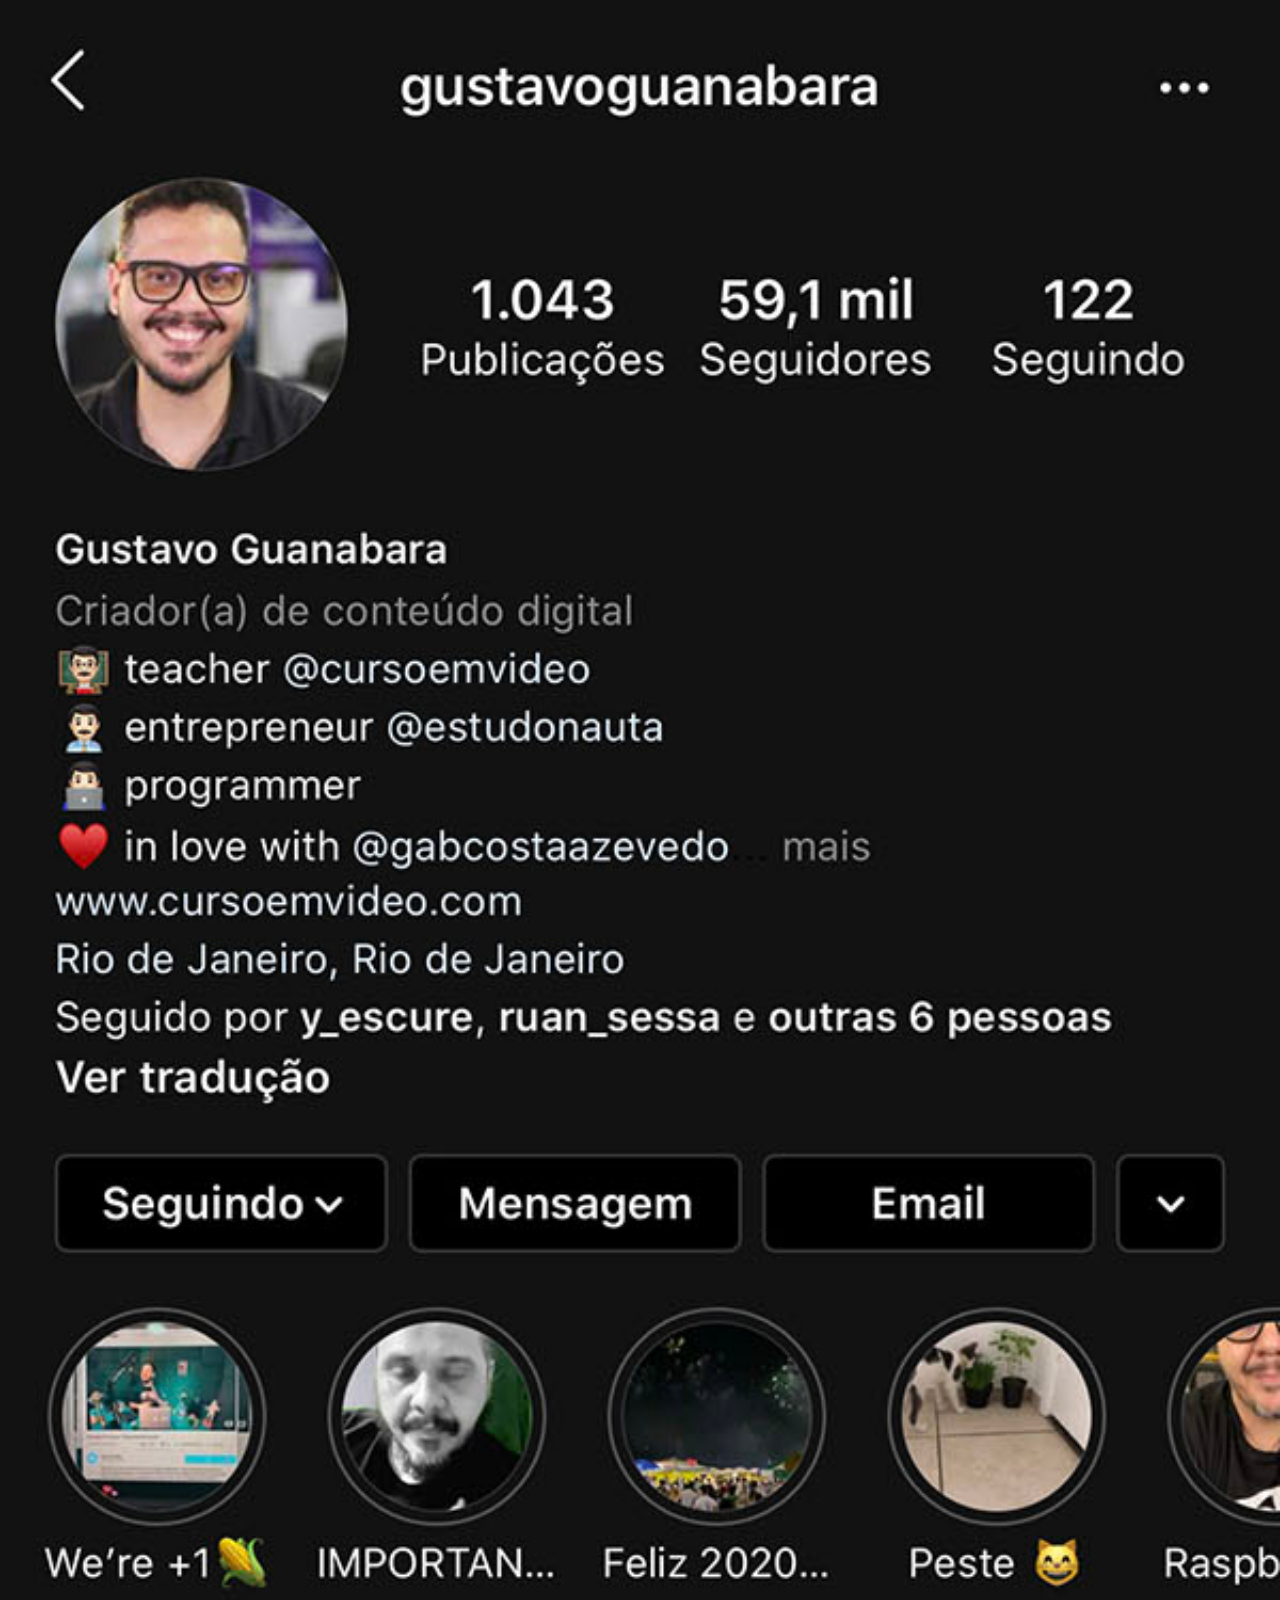
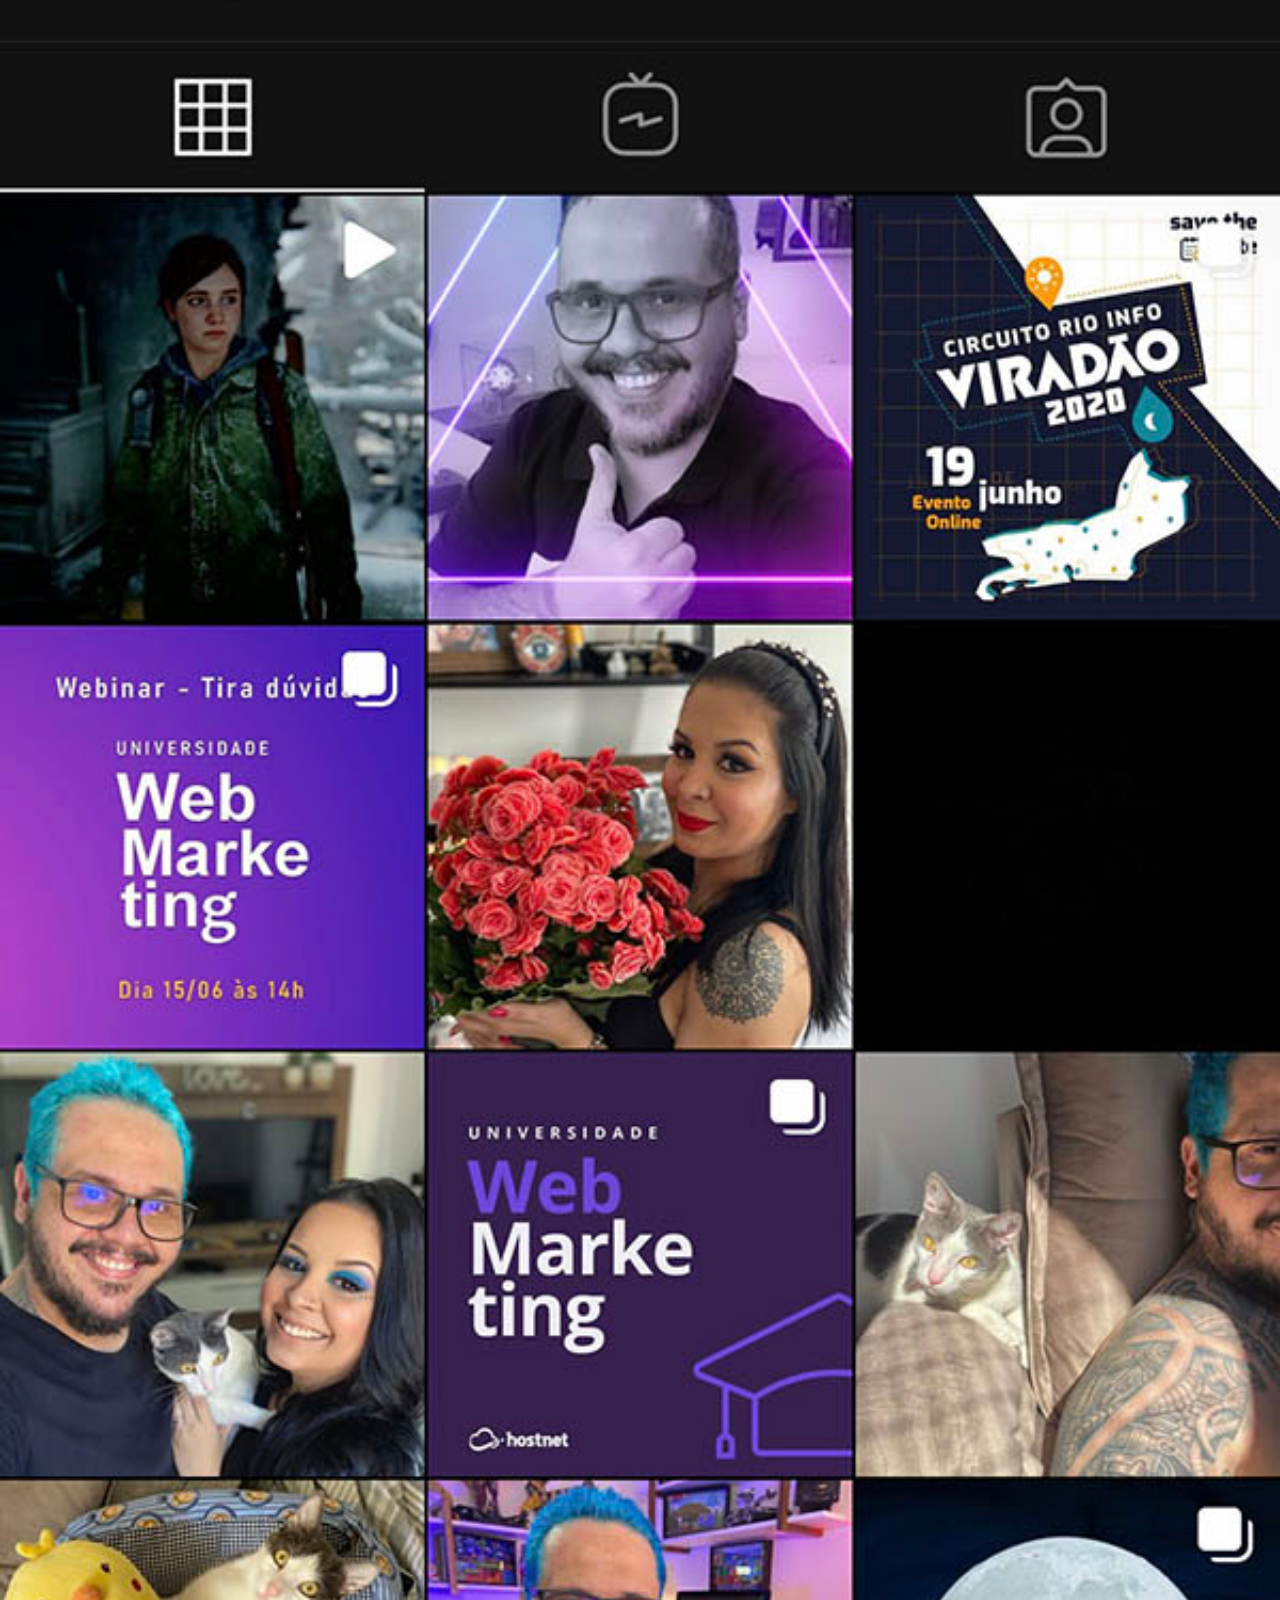
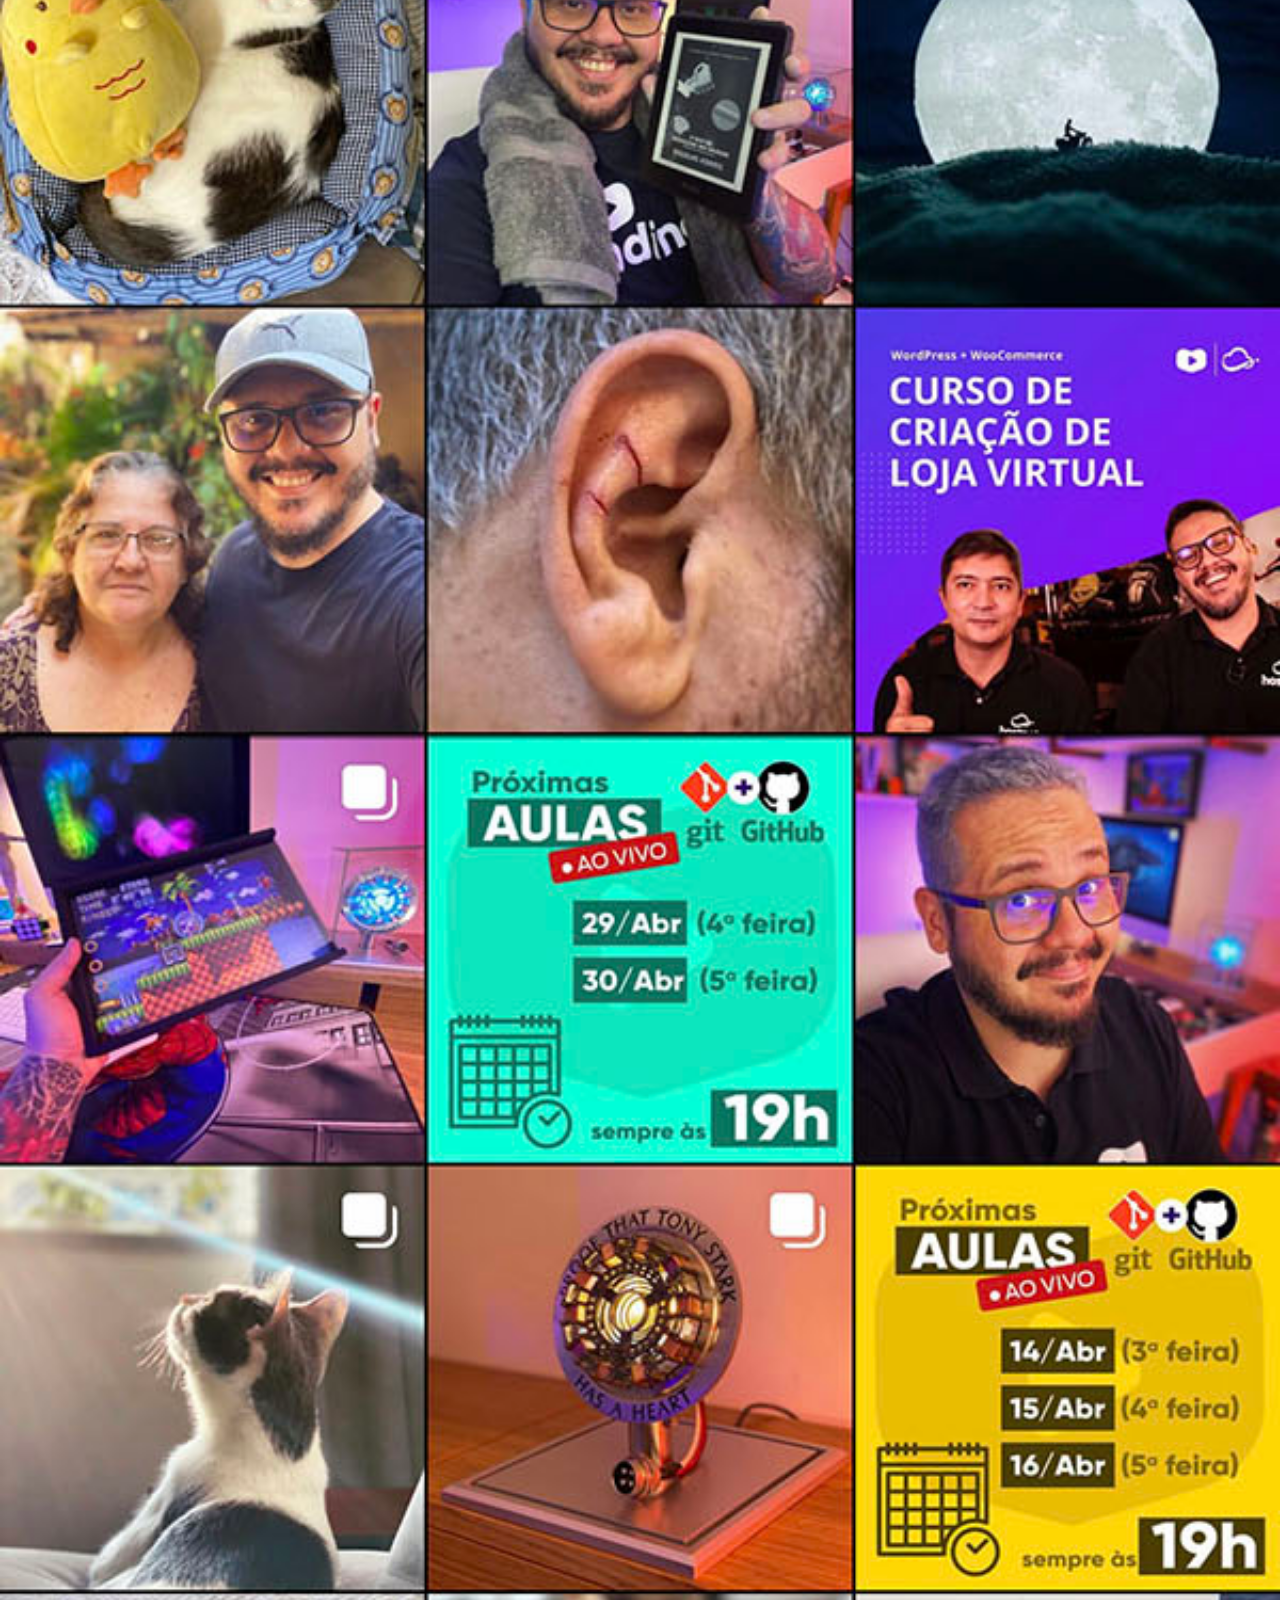
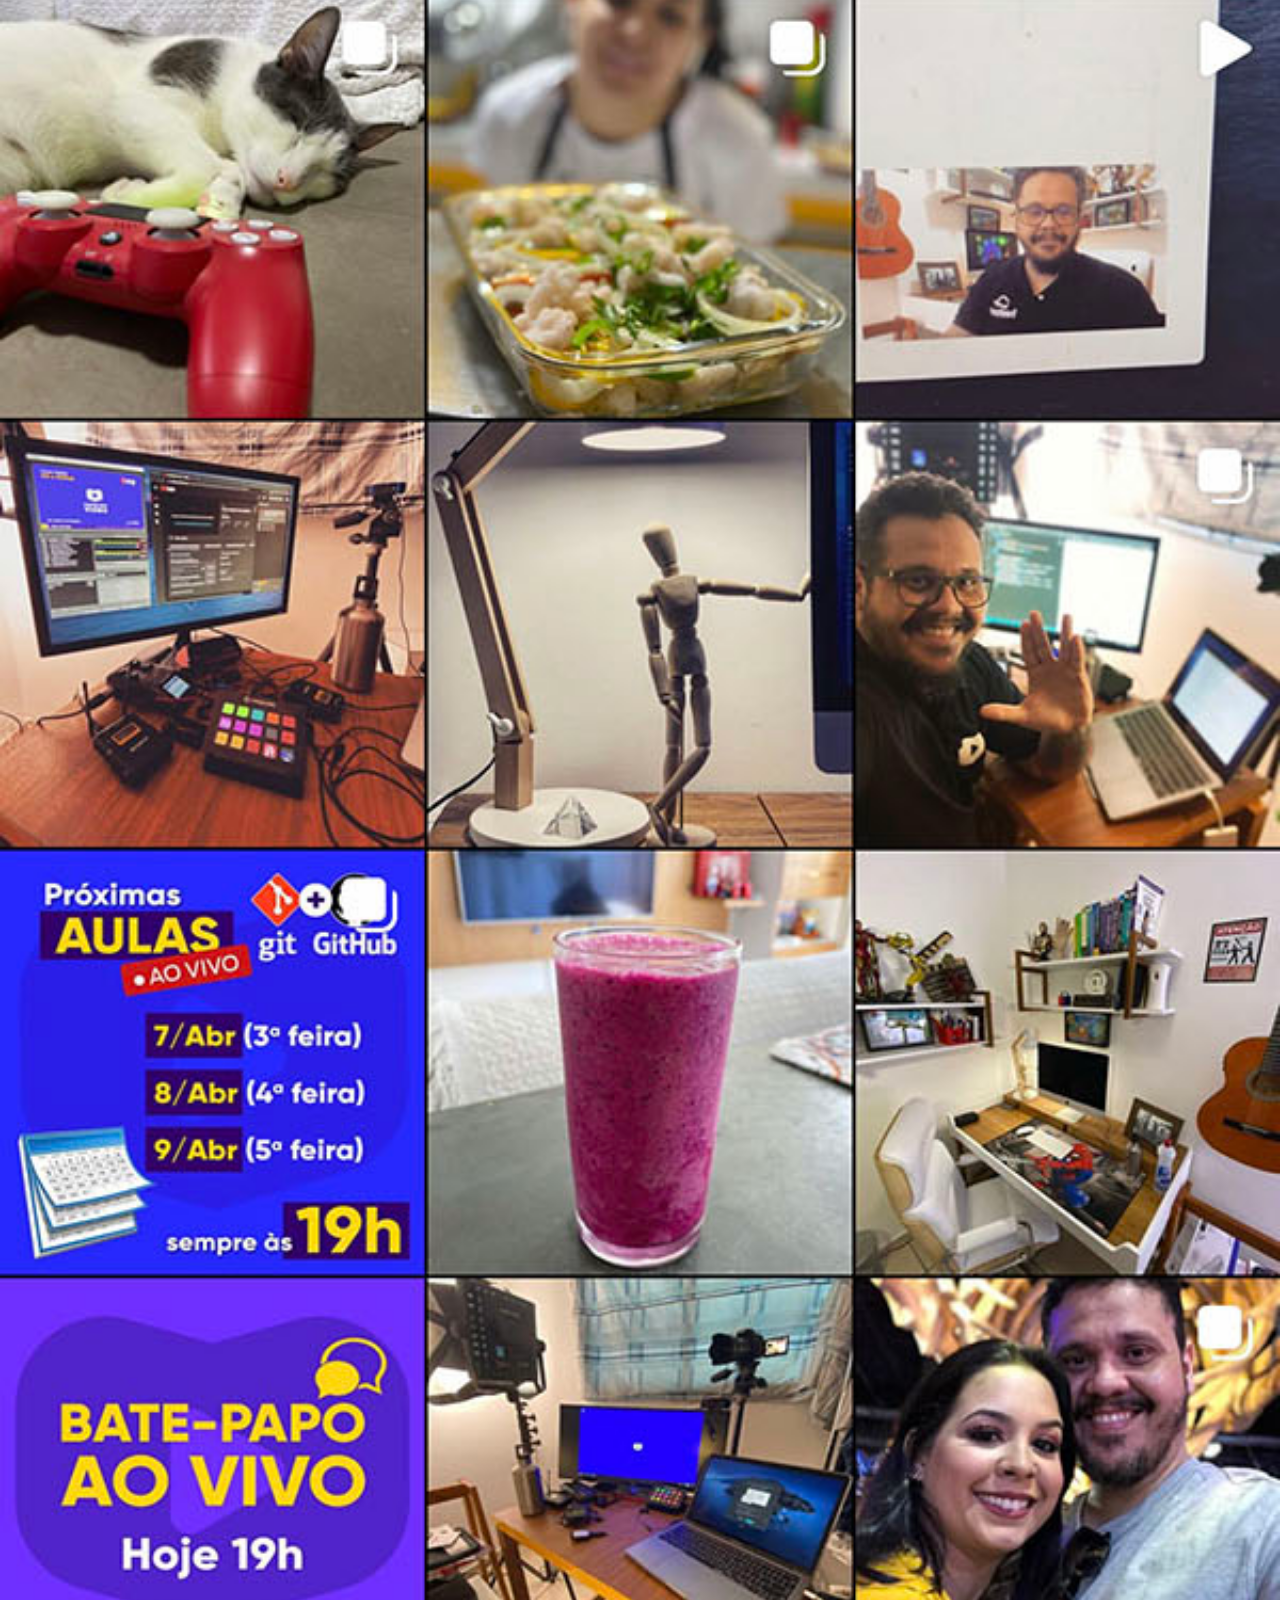
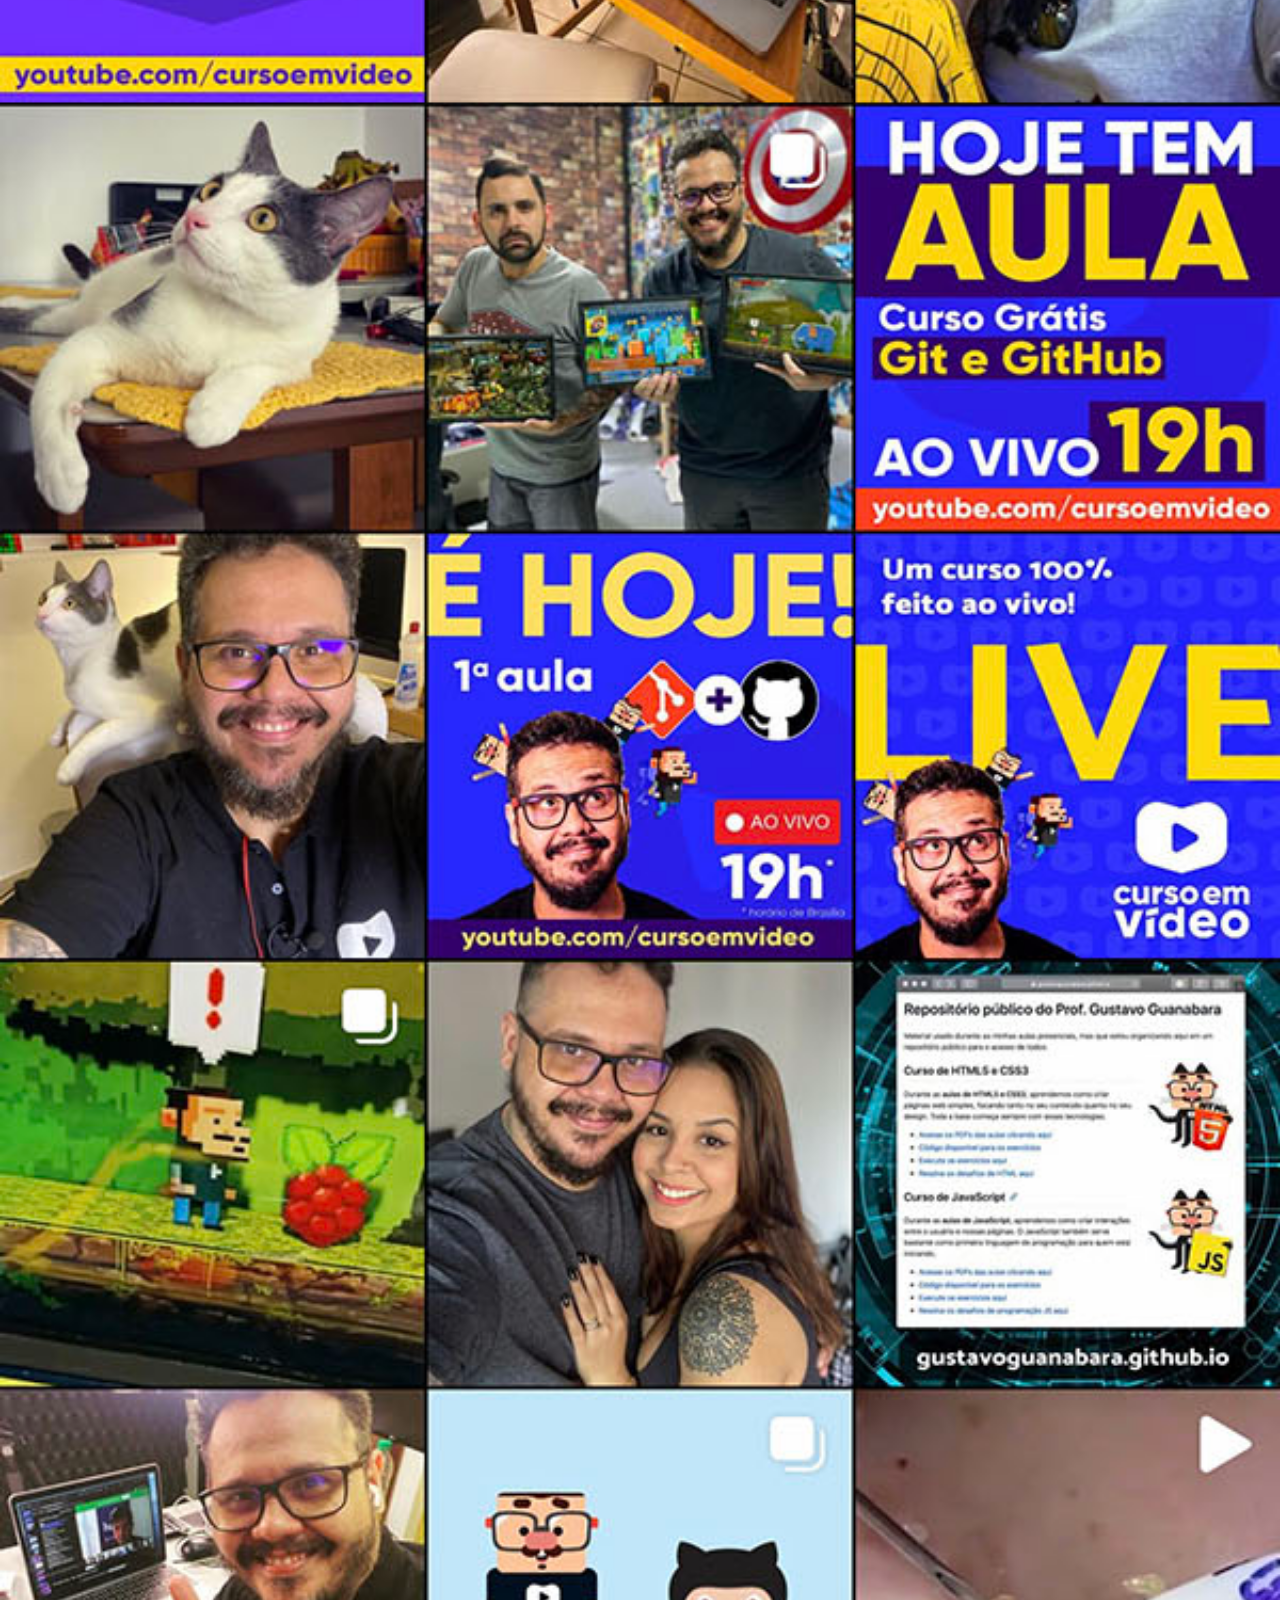
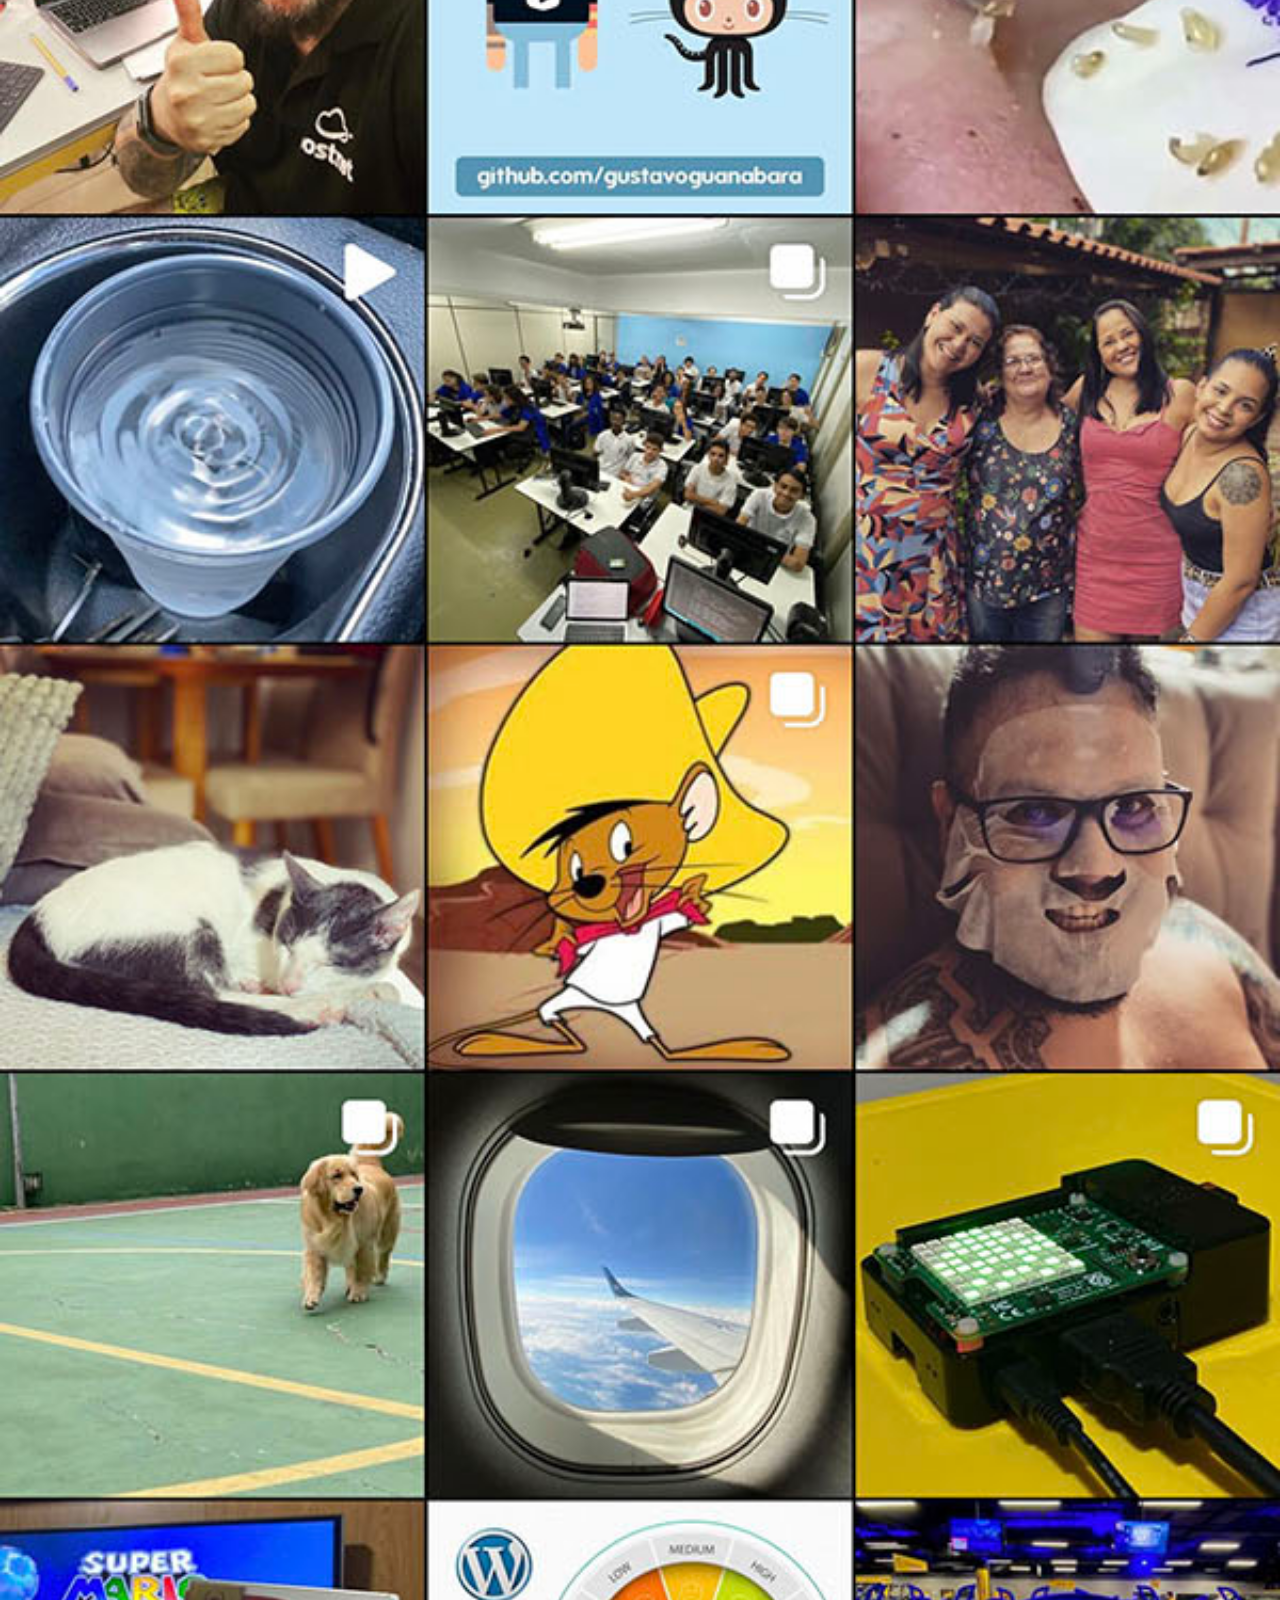
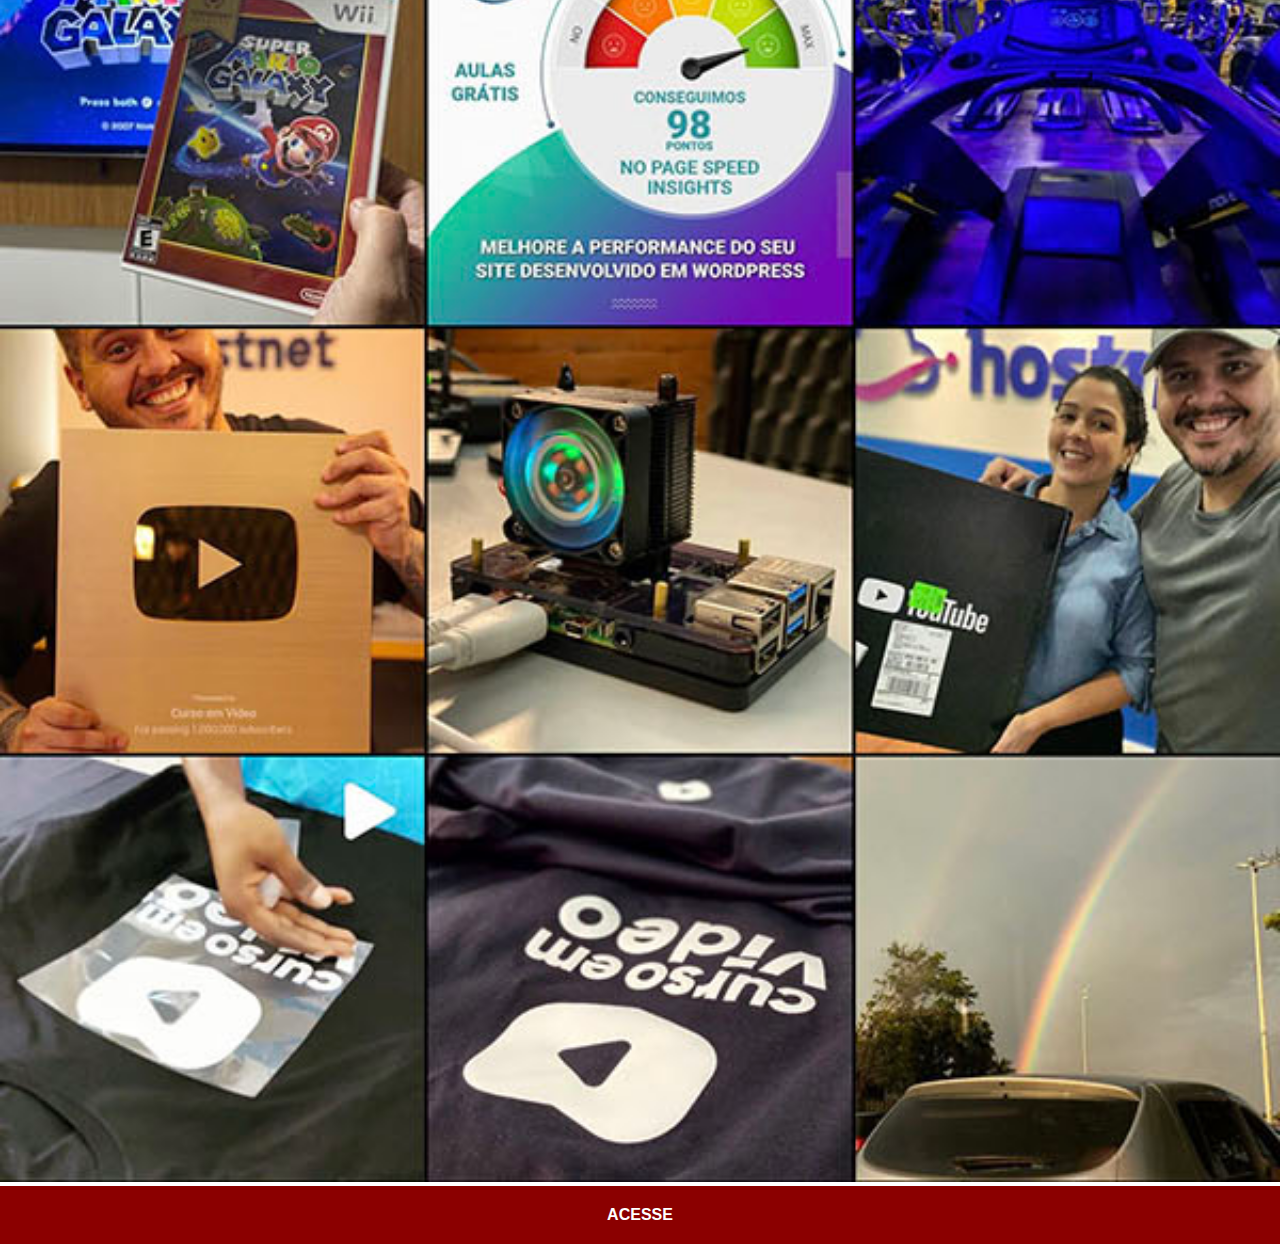
==== instagram.html @ cd82add4 "redes sociais" ====
<!DOCTYPE html>
<html lang="pt-br">
<head>
    <meta charset="UTF-8">
    <meta name="viewport" content="width=device-width, initial-scale=1.0">
    <link rel="stylesheet" href="estilos/social.css">
    <title>Instagram</title>
</head>
<body>
    <img src="imagens/tela-instagram.jpg" alt="Instagram">
    <a href="https://www.instagram.com/gustavoguanabara/" target="_blank">ACESSE</a>
</body>
</html>
---- estilos/social.css ----
@charset "UTF-8";
* {
    margin: 0px;
    padding: 0px;
    font-family: Arial, Helvetica, sans-serif;
}
::-webkit-scrollbar {
    width: 0px;
    height: 0px
}
img {
    width: 100vw;
}

a {
    display: block;
    background-color: darkred;
    color: white;
padding: 20px;
text-align: center;
font-weight: bolder;
text-decoration: none;
}
a:hover {
    background-color: red;
}
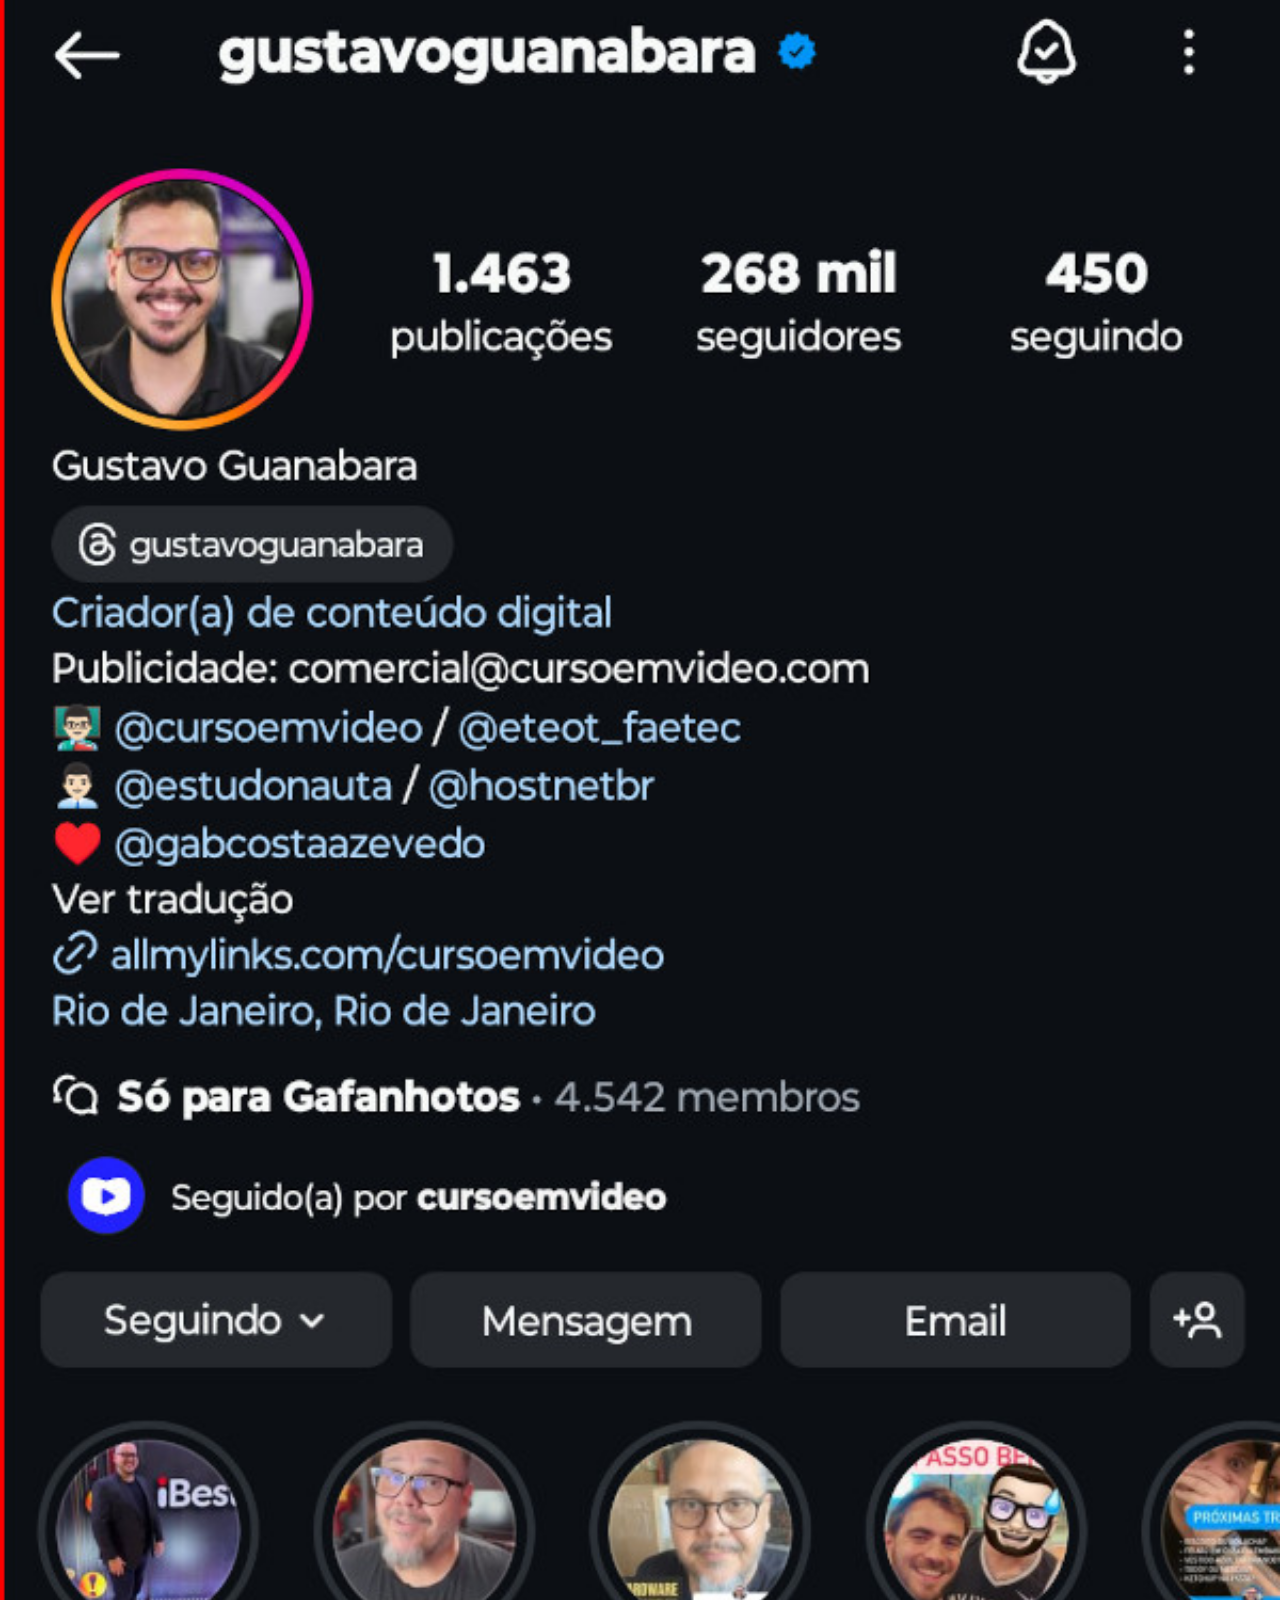
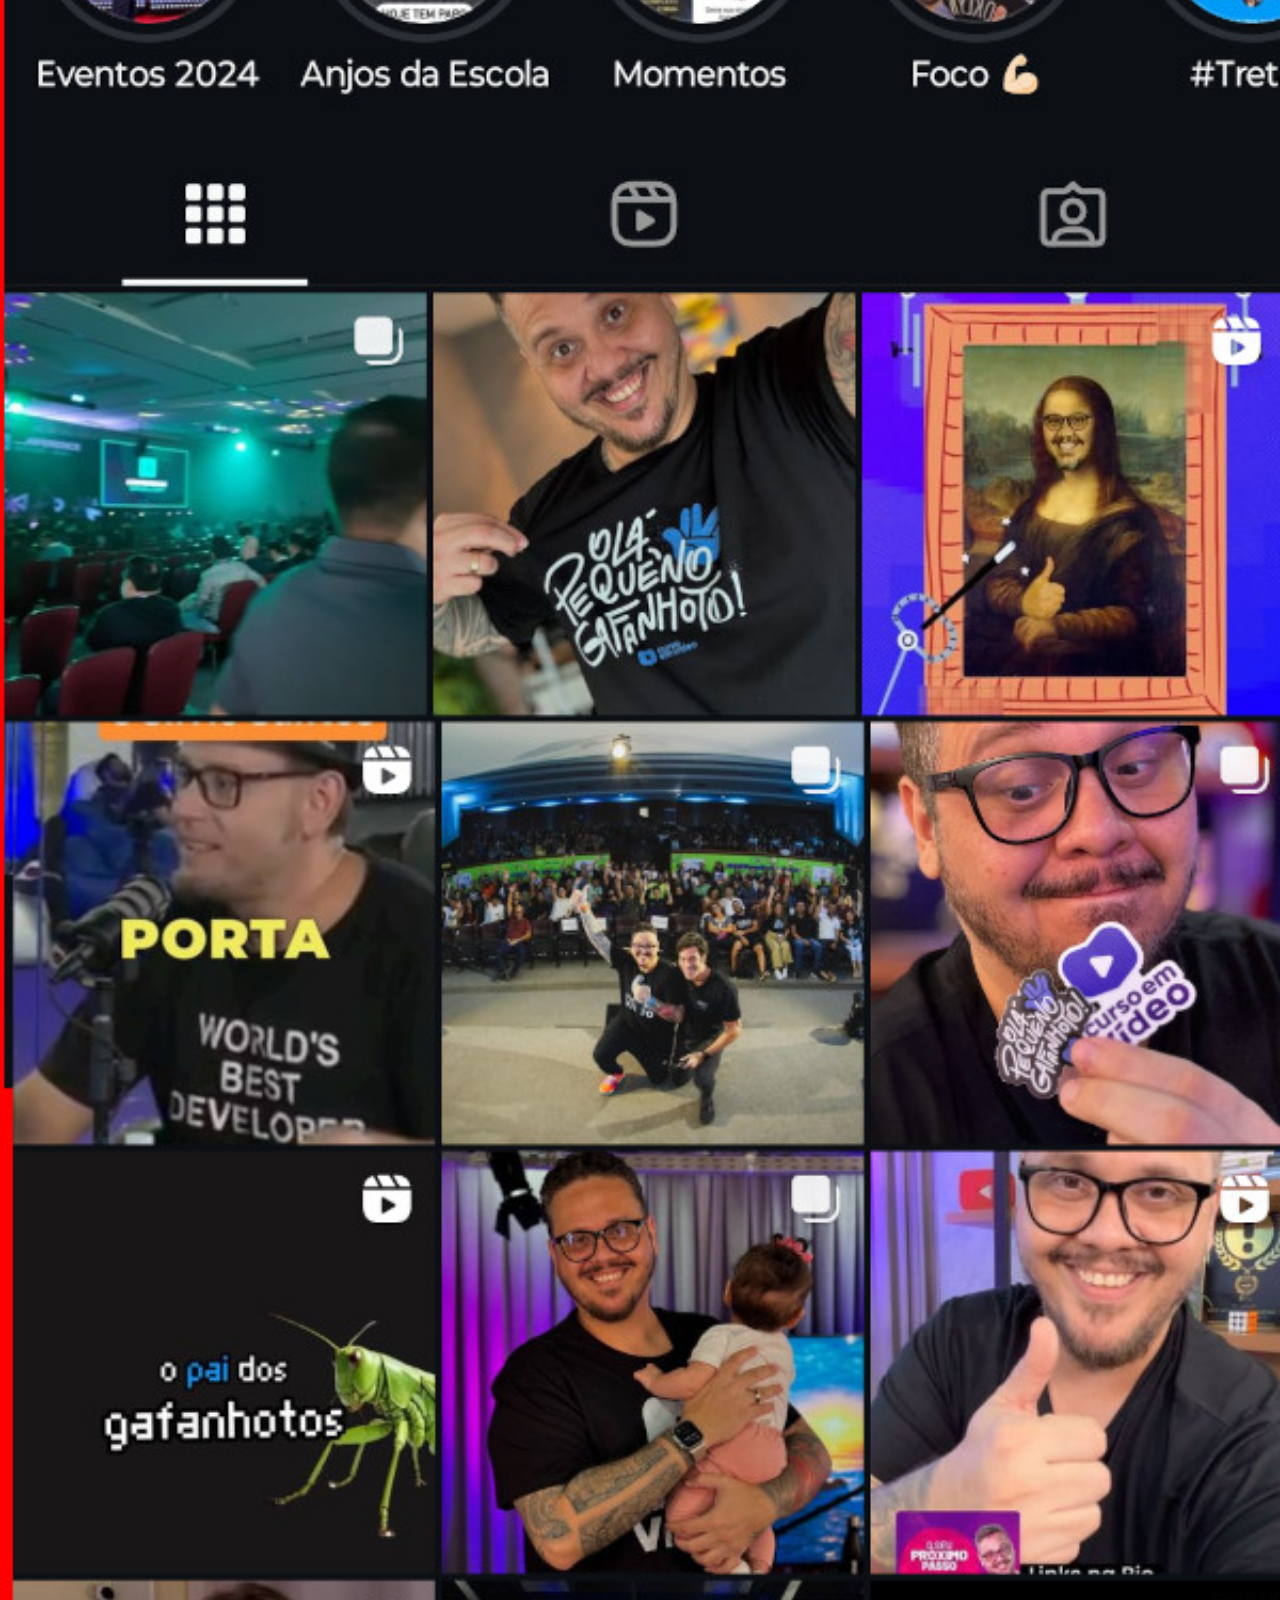
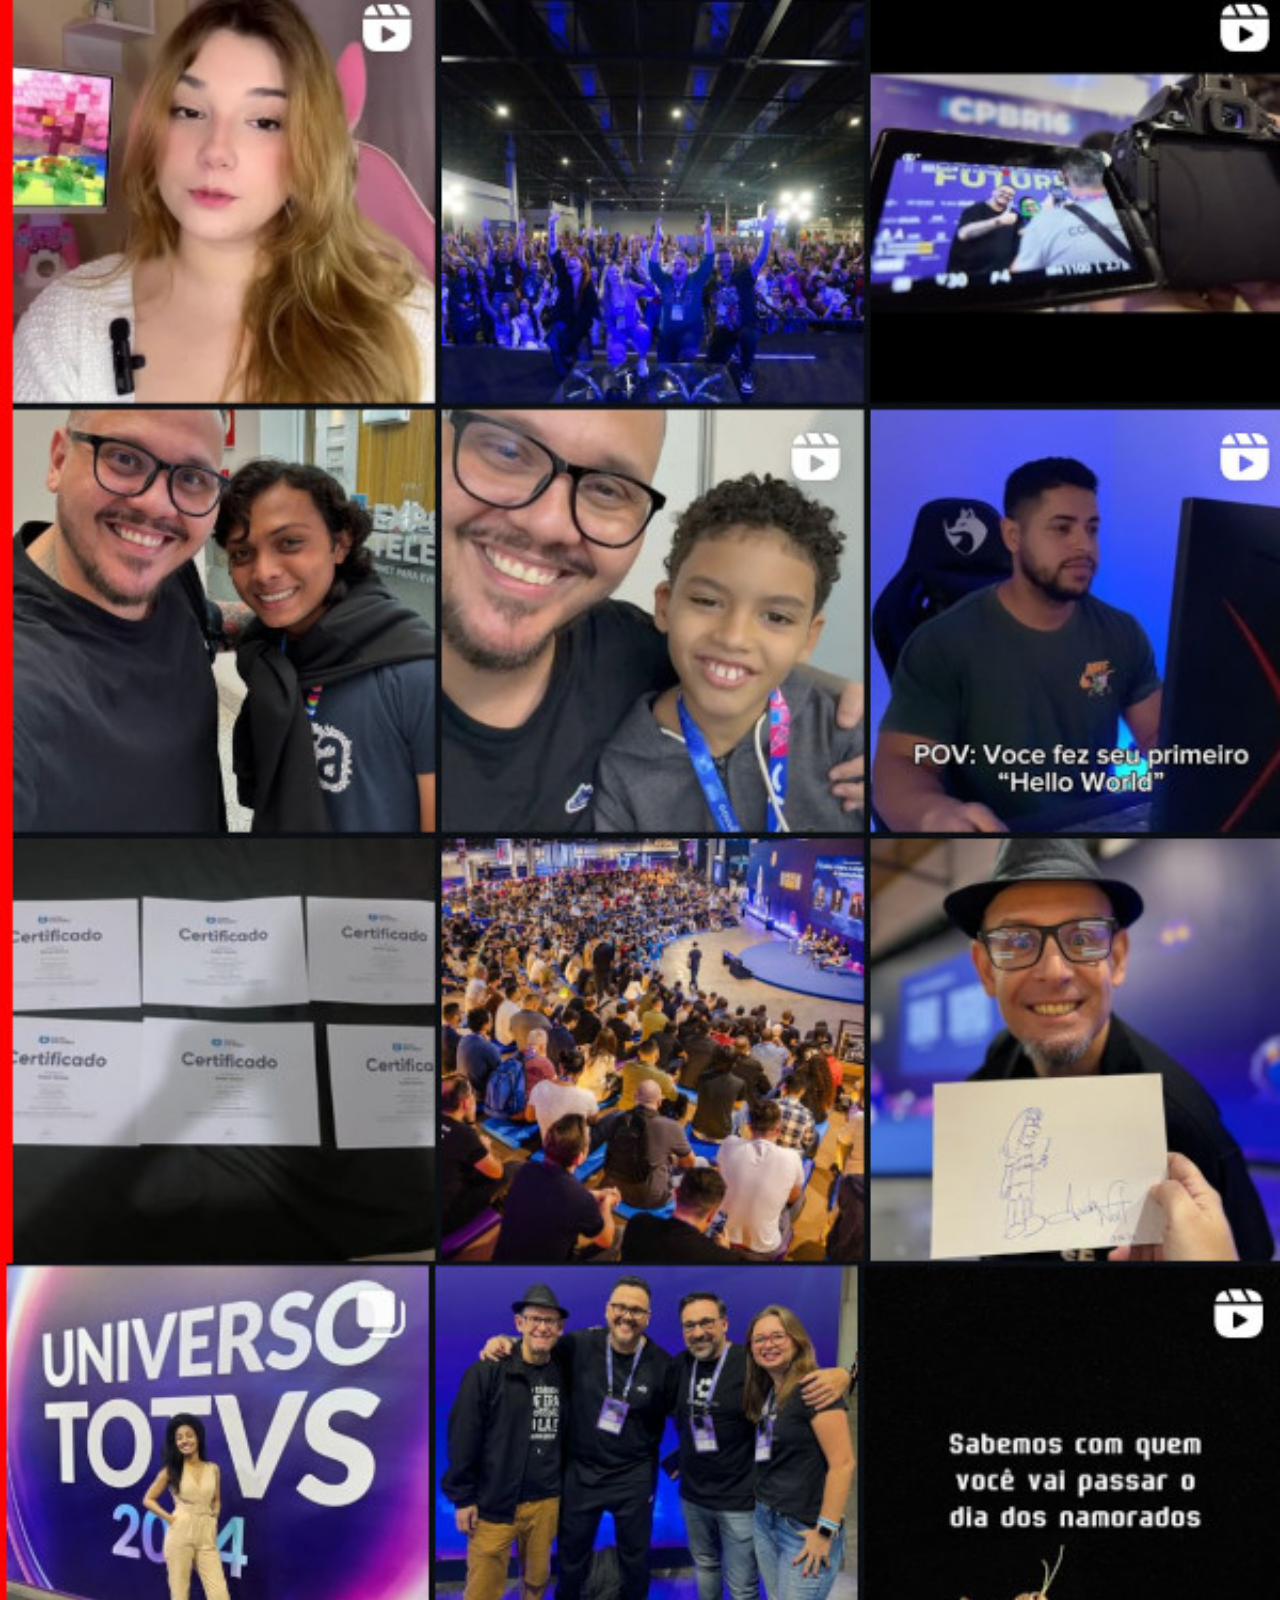
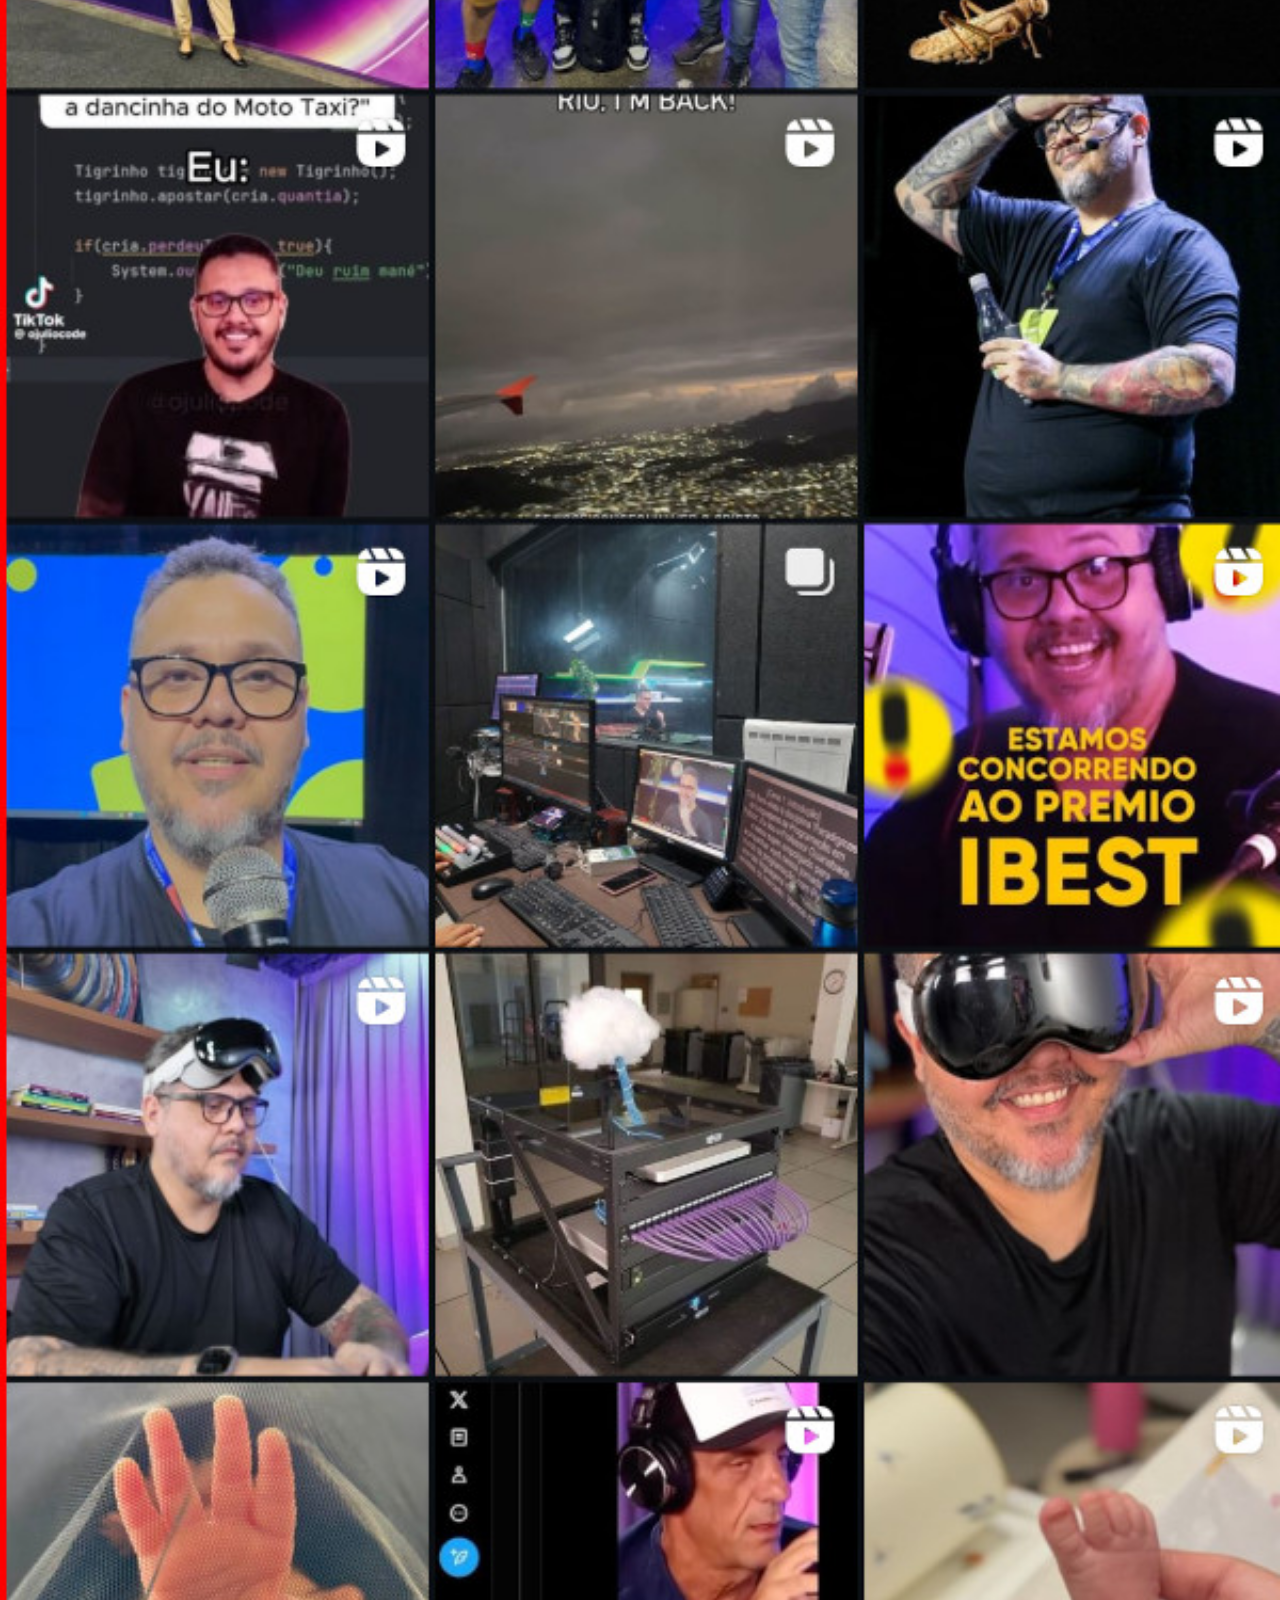
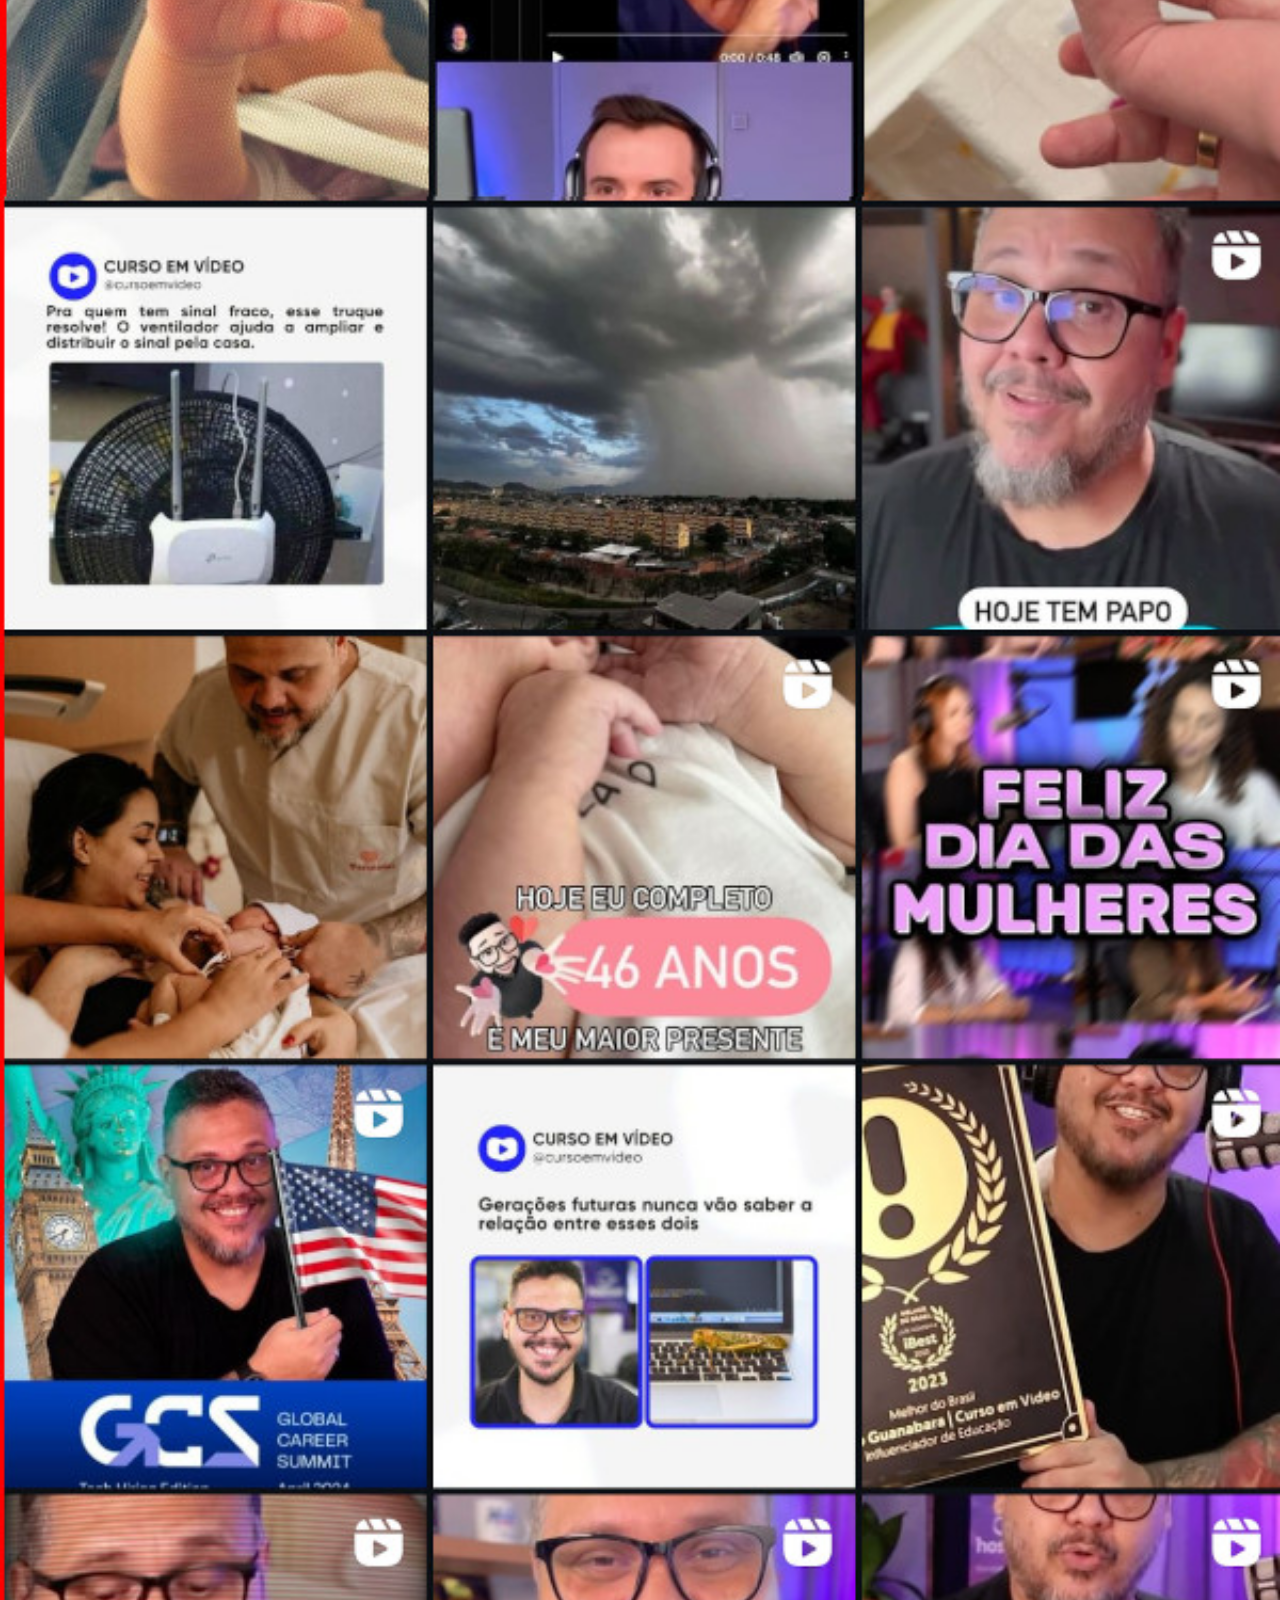
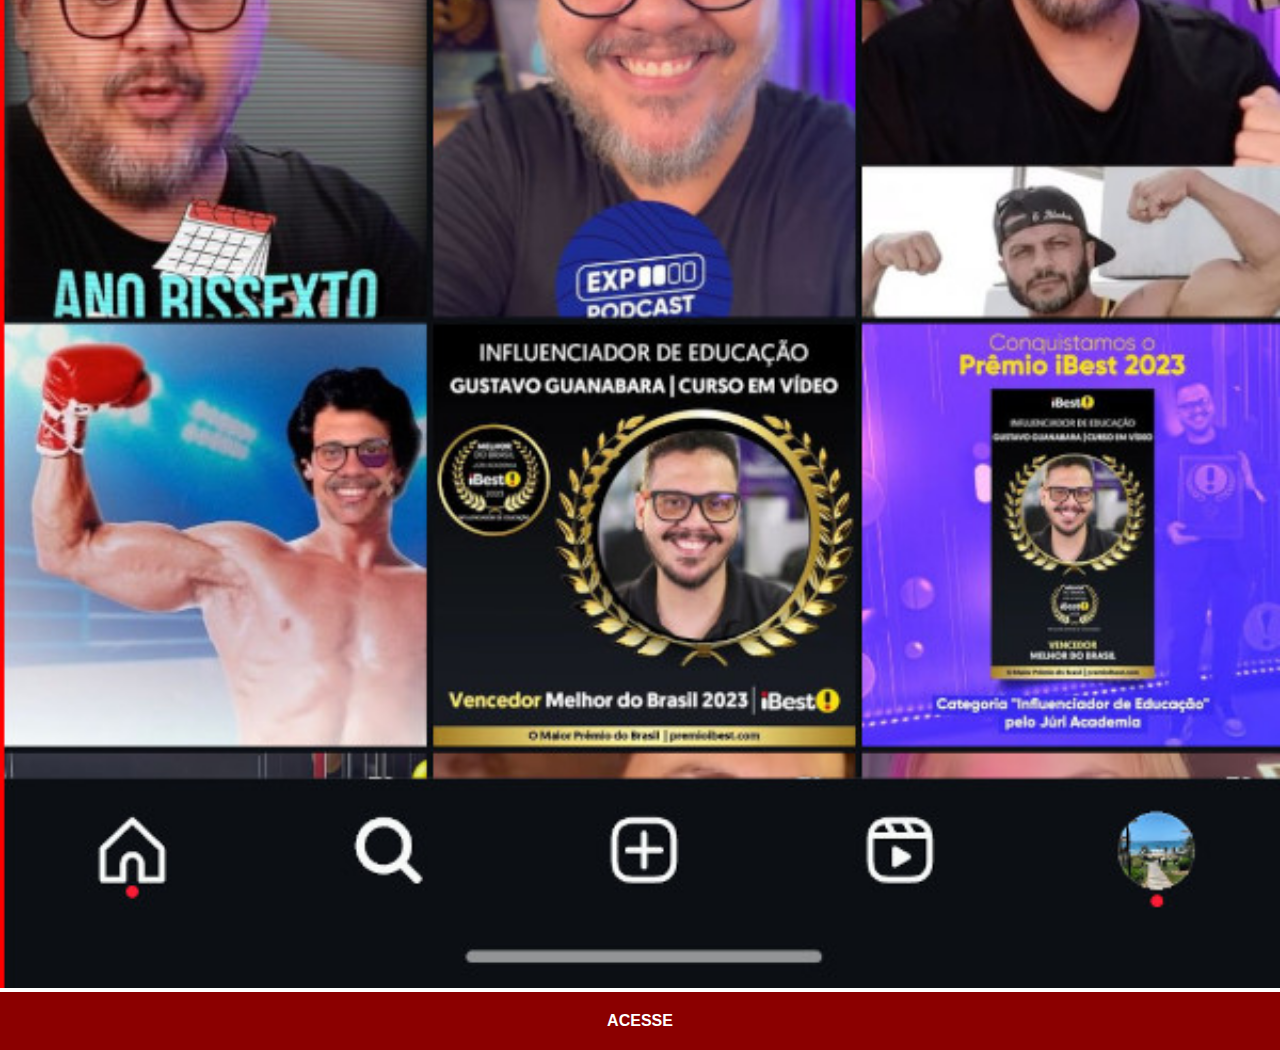
==== commit 87cfa08f: "imagem nova" ====
--- a/instagram.html
+++ b/instagram.html
@@ -7,7 +7,7 @@
     <title>Instagram</title>
 </head>
 <body>
-    <img src="imagens/tela-instagram.jpg" alt="Instagram">
+    <img src="imagens/tela-instagram-nova.jpg" alt="Instagram">
     <a href="https://www.instagram.com/gustavoguanabara/" target="_blank">ACESSE</a>
 </body>
 </html>